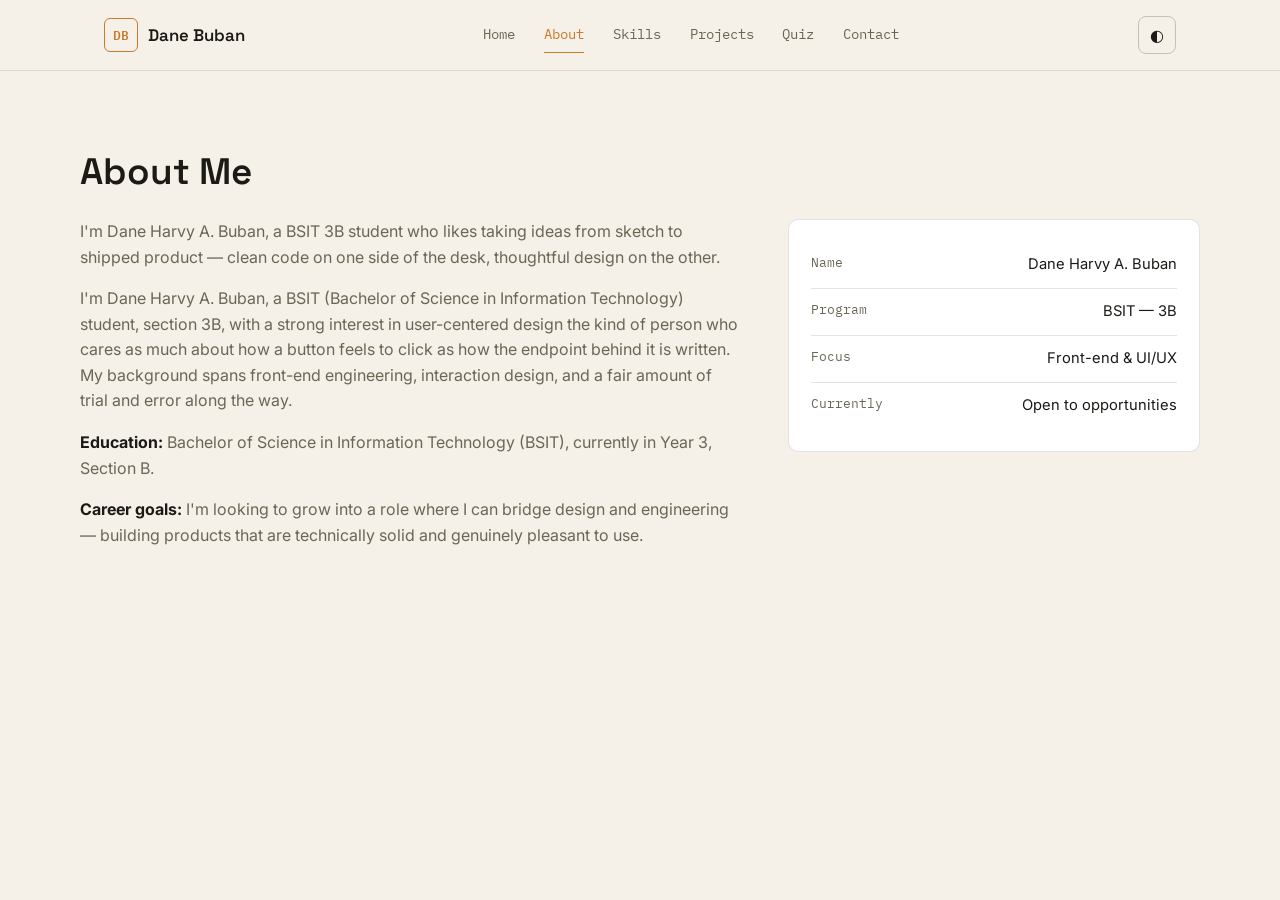
==== about.html @ 1665473b "Add files via upload" ====
<!DOCTYPE html>
<html lang="en">
<head>
<meta charset="UTF-8">
<meta name="viewport" content="width=device-width, initial-scale=1.0">
<title>About — Dane Harvy A. Buban</title>
<meta name="description" content="About Dane Harvy A. Buban — BSIT 3B.">

<link rel="preconnect" href="https://fonts.googleapis.com">
<link rel="preconnect" href="https://fonts.gstatic.com" crossorigin>
<link href="https://fonts.googleapis.com/css2?family=Space+Grotesk:wght@500;600;700&family=Inter:wght@400;500;600&family=IBM+Plex+Mono:wght@400;500&display=swap" rel="stylesheet">

<link rel="stylesheet" href="styles.css">
</head>
<body>

<header class="site-header">
  <div class="nav-wrap">
    <a href="index.html" class="logo">
      <span class="logo-mark">DB</span>
      <span class="logo-text">Dane&nbsp;Buban</span>
    </a>

    <nav class="main-nav" id="main-nav">
      <a href="index.html" class="nav-link">Home</a>
      <a href="about.html" class="nav-link active">About</a>
      <a href="skills.html" class="nav-link">Skills</a>
      <a href="projects.html" class="nav-link">Projects</a>
      <a href="quiz.html" class="nav-link">Quiz</a>
      <a href="contact.html" class="nav-link">Contact</a>
    </nav>

    <div class="nav-controls">
      <button id="theme-toggle" class="theme-toggle" aria-label="Toggle light and dark theme">
        <span class="theme-icon" aria-hidden="true">◐</span>
      </button>
      <button id="menu-toggle" class="menu-toggle" aria-label="Toggle navigation menu" aria-expanded="false">
        <span class="bar"></span><span class="bar"></span><span class="bar"></span>
      </button>
    </div>
  </div>
</header>

<main>

  <section id="about" class="section">
    <div class="section-inner">
      <h2 class="section-title">About Me</h2>

      <div class="about-grid">
        <div class="about-text">
          <p>
            I'm Dane Harvy A. Buban, a BSIT 3B student who likes taking ideas from sketch
            to shipped product — clean code on one side of the desk, thoughtful design on
            the other.
          </p>
          <p>
            I'm Dane Harvy A. Buban, a BSIT (Bachelor of Science in Information Technology)
            student, section 3B, with a strong interest in user-centered design the kind
            of person who cares as much about how a button feels to click as how the endpoint
            behind it is written. My background spans front-end engineering, interaction design,
            and a fair amount of trial and error along the way.
          </p>
          <p>
            <strong>Education:</strong> Bachelor of Science in Information Technology (BSIT),
            currently in Year 3, Section B.
          </p>
          <p>
            <strong>Career goals:</strong> I'm looking to grow into a role where I can bridge
            design and engineering — building products that are technically solid and genuinely
            pleasant to use.
          </p>
        </div>

        <dl class="about-facts">
          <div class="fact"><dt>Name</dt><dd>Dane Harvy A. Buban</dd></div>
          <div class="fact"><dt>Program</dt><dd>BSIT — 3B</dd></div>
          <div class="fact"><dt>Focus</dt><dd>Front-end &amp; UI/UX</dd></div>
          <div class="fact"><dt>Currently</dt><dd>Open to opportunities</dd></div>
        </dl>
      </div>
    </div>
  </section>

</main>

<script src="script.js"></script>
</body>
</html>
---- styles.css ----
:root {

  --bg: #14181f;
  --bg-alt: #1b212b;
  --bg-card: #1e2530;
  --text: #f2efe9;
  --text-dim: #9aa3b2;
  --accent: #e8a33d;      
  --accent-2: #4fa3a0;    
  --border: rgba(242, 239, 233, 0.12);
  --border-strong: rgba(242, 239, 233, 0.22);
  --shadow: 0 20px 40px -20px rgba(0, 0, 0, 0.6);

  --font-display: "Space Grotesk", sans-serif;
  --font-body: "Inter", sans-serif;
  --font-mono: "IBM Plex Mono", monospace;

  --radius: 10px;
  --max-width: 1120px;
  --transition: 0.2s ease;
}

[data-theme="light"] {
  --bg: #f5f1e8;
  --bg-alt: #ede6d6;
  --bg-card: #ffffff;
  --text: #1c1a16;
  --text-dim: #6b6656;
  --accent: #c97a2b;
  --accent-2: #2e7d78;
  --border: rgba(28, 26, 22, 0.12);
  --border-strong: rgba(28, 26, 22, 0.22);
  --shadow: 0 20px 40px -20px rgba(28, 26, 22, 0.18);
}


* { box-sizing: border-box; margin: 0; padding: 0; }

html { scroll-behavior: smooth; }

@media (prefers-reduced-motion: reduce) {
  html { scroll-behavior: auto; }
  *, *::before, *::after { animation-duration: 0.01ms !important; transition-duration: 0.01ms !important; }
}

body {
  background: var(--bg);
  color: var(--text);
  font-family: var(--font-body);
  line-height: 1.6;
  -webkit-font-smoothing: antialiased;
  transition: background var(--transition), color var(--transition);
}

img { max-width: 100%; display: block; }

a { color: inherit; text-decoration: none; }

ul { list-style: none; }

h1, h2, h3 { font-family: var(--font-display); font-weight: 600; line-height: 1.15; }

:focus-visible {
  outline: 2px solid var(--accent);
  outline-offset: 3px;
}

.eyebrow {
  font-family: var(--font-mono);
  font-size: 0.78rem;
  letter-spacing: 0.06em;
  color: var(--accent-2);
  margin-bottom: 0.6rem;
}

.section-title {
  font-size: clamp(1.7rem, 3vw, 2.3rem);
  margin-bottom: 1.6rem;
}

.section-note {
  color: var(--text-dim);
  max-width: 60ch;
  margin-bottom: 2.2rem;
  font-size: 0.95rem;
}

.section-note code {
  font-family: var(--font-mono);
  background: var(--bg-alt);
  padding: 0.1rem 0.4rem;
  border-radius: 4px;
  font-size: 0.85em;
}


.btn {
  display: inline-flex;
  align-items: center;
  gap: 0.4rem;
  padding: 0.75rem 1.5rem;
  border-radius: 999px;
  font-family: var(--font-mono);
  font-size: 0.88rem;
  border: 1px solid transparent;
  cursor: pointer;
  transition: transform var(--transition), background var(--transition), border-color var(--transition);
}
.btn:hover { transform: translateY(-2px); }

.btn-primary {
  background: var(--accent);
  color: #17140d;
  font-weight: 500;
}
.btn-primary:hover { background: color-mix(in srgb, var(--accent) 88%, white); }

.btn-ghost {
  background: transparent;
  color: var(--text);
  border-color: var(--border-strong);
}
.btn-ghost:hover { border-color: var(--accent); color: var(--accent); }


.site-header {
  position: sticky;
  top: 0;
  z-index: 50;
  background: color-mix(in srgb, var(--bg) 88%, transparent);
  backdrop-filter: blur(10px);
  border-bottom: 1px solid var(--border);
}

.nav-wrap {
  max-width: var(--max-width);
  margin: 0 auto;
  padding: 1rem 1.5rem;
  display: flex;
  align-items: center;
  justify-content: space-between;
  gap: 1rem;
}

.logo {
  display: flex;
  align-items: center;
  gap: 0.6rem;
  font-family: var(--font-display);
  font-weight: 600;
  font-size: 1.05rem;
}

.logo-mark {
  display: grid;
  place-items: center;
  width: 34px;
  height: 34px;
  border: 1px solid var(--accent);
  border-radius: 6px;
  color: var(--accent);
  font-family: var(--font-mono);
  font-size: 0.8rem;
}

.main-nav {
  display: flex;
  gap: 1.8rem;
}

.nav-link {
  font-family: var(--font-mono);
  font-size: 0.85rem;
  color: var(--text-dim);
  position: relative;
  padding: 0.2rem 0;
  transition: color var(--transition);
}
.nav-link:hover, .nav-link:focus-visible { color: var(--accent); }
.nav-link::after {
  content: "";
  position: absolute;
  left: 0; bottom: -4px;
  width: 0; height: 1px;
  background: var(--accent);
  transition: width var(--transition);
}
.nav-link:hover::after { width: 100%; }
.nav-link.active { color: var(--accent); }
.nav-link.active::after { width: 100%; }

.nav-controls { display: flex; align-items: center; gap: 0.6rem; }

.theme-toggle, .menu-toggle {
  background: transparent;
  border: 1px solid var(--border-strong);
  border-radius: 8px;
  width: 38px;
  height: 38px;
  display: grid;
  place-items: center;
  cursor: pointer;
  color: var(--text);
}
.theme-toggle:hover, .menu-toggle:hover { border-color: var(--accent); }
.theme-icon { font-size: 1rem; }

.menu-toggle { display: none; flex-direction: column; gap: 4px; }
.menu-toggle .bar {
  width: 18px; height: 2px; background: var(--text); border-radius: 2px;
  transition: transform var(--transition), opacity var(--transition);
}
.menu-toggle.open .bar:nth-child(1) { transform: translateY(6px) rotate(45deg); }
.menu-toggle.open .bar:nth-child(2) { opacity: 0; }
.menu-toggle.open .bar:nth-child(3) { transform: translateY(-6px) rotate(-45deg); }



.hero {
  position: relative;
  padding: 5rem 1.5rem 6rem;
  overflow: hidden;
}

.hero-grid {
  position: absolute;
  inset: 0;
  background-image:
    linear-gradient(var(--border) 1px, transparent 1px),
    linear-gradient(90deg, var(--border) 1px, transparent 1px);
  background-size: 48px 48px;
  mask-image: radial-gradient(circle at 30% 20%, black, transparent 70%);
  opacity: 0.6;
}

.hero-inner { max-width: var(--max-width); margin: 0 auto; position: relative; }

.hero-content {
  display: grid;
  grid-template-columns: 240px 1fr;
  gap: 3rem;
  align-items: center;
  margin-top: 1rem;
}

.hero-photo-frame {
  position: relative;
  border: 1px solid var(--border-strong);
  border-radius: var(--radius);
  padding: 10px;
  background: var(--bg-card);
}
.hero-photo { border-radius: 6px; aspect-ratio: 1 / 1; object-fit: cover; }
.avatar-mark {
  border-radius: 6px;
  aspect-ratio: 1 / 1;
  display: grid;
  place-items: center;
  background:
    linear-gradient(var(--border) 1px, transparent 1px),
    linear-gradient(90deg, var(--border) 1px, transparent 1px),
    linear-gradient(135deg, var(--bg-alt), var(--bg-card));
  background-size: 16px 16px, 16px 16px, 100% 100%;
  font-family: var(--font-display);
  font-weight: 700;
  font-size: 3.4rem;
  color: var(--accent);
  border: 1px solid var(--border);
}
.frame-tag {
  position: absolute;
  bottom: -12px;
  left: 14px;
  background: var(--bg);
  padding: 0 6px;
  font-family: var(--font-mono);
  font-size: 0.68rem;
  color: var(--text-dim);
}

.hero-title {
  font-size: clamp(2rem, 5vw, 3.3rem);
  margin-bottom: 1.2rem;
}
.accent-text { color: var(--accent); }

.hero-lede {
  color: var(--text-dim);
  max-width: 52ch;
  font-size: 1.05rem;
  margin-bottom: 1.8rem;
}

.hero-actions { display: flex; gap: 1rem; flex-wrap: wrap; }


.section { padding: 5rem 1.5rem; }
.section-alt { background: var(--bg-alt); }
.section-inner { max-width: var(--max-width); margin: 0 auto; }


.about-grid {
  display: grid;
  grid-template-columns: 1.6fr 1fr;
  gap: 3rem;
}
.about-text p { margin-bottom: 1rem; color: var(--text-dim); }
.about-text strong { color: var(--text); }

.about-facts {
  border: 1px solid var(--border);
  border-radius: var(--radius);
  padding: 1.4rem;
  background: var(--bg-card);
  align-self: start;
}
.fact { display: flex; justify-content: space-between; padding: 0.7rem 0; border-bottom: 1px solid var(--border); font-size: 0.92rem; }
.fact:last-child { border-bottom: none; }
.fact dt { color: var(--text-dim); font-family: var(--font-mono); font-size: 0.8rem; }
.fact dd a { color: var(--accent); }

.skills-grid {
  display: grid;
  grid-template-columns: repeat(auto-fill, minmax(220px, 1fr));
  gap: 1.2rem;
}
.skill-card {
  background: var(--bg-card);
  border: 1px solid var(--border);
  border-radius: var(--radius);
  padding: 1.2rem;
  display: flex;
  flex-direction: column;
  gap: 0.5rem;
  transition: border-color var(--transition), transform var(--transition);
}
.skill-card:hover { border-color: var(--accent-2); transform: translateY(-3px); }
.skill-name { font-family: var(--font-display); font-weight: 600; }
.skill-type { font-family: var(--font-mono); font-size: 0.72rem; color: var(--text-dim); text-transform: uppercase; letter-spacing: 0.04em; }
.skill-bar { height: 5px; background: var(--border); border-radius: 4px; overflow: hidden; margin-top: 0.4rem; }
.skill-bar span { display: block; height: 100%; width: var(--level, 50%); background: linear-gradient(90deg, var(--accent-2), var(--accent)); }


.projects-grid {
  display: grid;
  grid-template-columns: repeat(auto-fit, minmax(300px, 1fr));
  gap: 1.6rem;
  margin-bottom: 2.6rem;
}
.project-card {
  background: var(--bg-card);
  border: 1px solid var(--border);
  border-radius: var(--radius);
  overflow: hidden;
  display: flex;
  flex-direction: column;
  transition: transform var(--transition), border-color var(--transition);
}
.project-card:hover { transform: translateY(-4px); border-color: var(--accent-2); }
.project-media { aspect-ratio: 16 / 9; overflow: hidden; background: var(--bg-alt); }
.project-media img { width: 100%; height: 100%; object-fit: cover; }
.project-media.placeholder {
  display: grid;
  place-items: center;
  background:
    repeating-linear-gradient(135deg, var(--border) 0 2px, transparent 2px 14px),
    var(--bg-alt);
}
.project-media.placeholder span {
  font-family: var(--font-mono);
  font-size: 0.75rem;
  color: var(--text-dim);
  background: var(--bg-card);
  border: 1px solid var(--border-strong);
  border-radius: 999px;
  padding: 0.3rem 0.8rem;
}
.project-body { padding: 1.3rem; display: flex; flex-direction: column; gap: 0.6rem; flex: 1; }
.project-title { font-size: 1.1rem; }
.project-desc { color: var(--text-dim); font-size: 0.92rem; flex: 1; }
.project-tags { display: flex; flex-wrap: wrap; gap: 0.4rem; }
.project-tags li {
  font-family: var(--font-mono);
  font-size: 0.72rem;
  border: 1px solid var(--border-strong);
  border-radius: 999px;
  padding: 0.2rem 0.6rem;
  color: var(--text-dim);
}
.project-links { display: flex; gap: 1rem; margin-top: 0.4rem; }
.project-link { color: var(--accent); font-family: var(--font-mono); font-size: 0.85rem; }
.project-link:hover { text-decoration: underline; }

.resume-block {
  display: flex;
  align-items: center;
  justify-content: space-between;
  flex-wrap: wrap;
  gap: 1rem;
  border: 1px dashed var(--border-strong);
  border-radius: var(--radius);
  padding: 1.6rem;
}
.resume-text p { color: var(--text-dim); font-size: 0.9rem; }
.resume-text code { font-family: var(--font-mono); background: var(--bg-alt); padding: 0.1rem 0.4rem; border-radius: 4px; }


.quiz-card {
  background: var(--bg-card);
  border: 1px solid var(--border);
  border-radius: var(--radius);
  padding: 2rem;
  max-width: 640px;
}
.quiz-progress { height: 6px; background: var(--border); border-radius: 4px; overflow: hidden; margin-bottom: 0.8rem; }
.quiz-progress-bar { height: 100%; width: 20%; background: var(--accent); transition: width 0.3s ease; }
.quiz-meta { font-family: var(--font-mono); font-size: 0.78rem; color: var(--text-dim); margin-bottom: 1.4rem; }
.quiz-question { font-size: 1.2rem; margin-bottom: 1.2rem; }
.quiz-options { display: flex; flex-direction: column; gap: 0.7rem; }
.quiz-option {
  text-align: left;
  padding: 0.8rem 1rem;
  border: 1px solid var(--border-strong);
  border-radius: 8px;
  background: transparent;
  color: var(--text);
  font-family: var(--font-body);
  cursor: pointer;
  transition: border-color var(--transition), background var(--transition);
}
.quiz-option:hover { border-color: var(--accent-2); }
.quiz-option.correct { border-color: #4caf7d; background: color-mix(in srgb, #4caf7d 15%, transparent); }
.quiz-option.incorrect { border-color: #d9534f; background: color-mix(in srgb, #d9534f 15%, transparent); }
.quiz-option:disabled { cursor: default; }
.quiz-result h3 { margin-bottom: 0.6rem; }
.quiz-result p { color: var(--text-dim); margin-bottom: 1.2rem; }
.hidden { display: none; }

.contact-grid {
  display: grid;
  grid-template-columns: 1.4fr 1fr;
  gap: 3rem;
}
.contact-form {
  display: flex;
  flex-direction: column;
  gap: 0.5rem;
  background: var(--bg-card);
  border: 1px solid var(--border);
  border-radius: var(--radius);
  padding: 1.8rem;
}
.contact-form label {
  font-family: var(--font-mono);
  font-size: 0.78rem;
  color: var(--text-dim);
  margin-top: 0.6rem;
}
.contact-form input, .contact-form textarea {
  background: var(--bg-alt);
  border: 1px solid var(--border-strong);
  border-radius: 6px;
  padding: 0.7rem 0.9rem;
  color: var(--text);
  font-family: var(--font-body);
  resize: vertical;
}
.contact-form input:focus, .contact-form textarea:focus { border-color: var(--accent); }
.contact-form button { margin-top: 1rem; align-self: flex-start; }
.form-status { font-family: var(--font-mono); font-size: 0.82rem; color: var(--accent-2); min-height: 1.2em; }

.contact-social p { color: var(--text-dim); margin-bottom: 0.8rem; }
.social-list { display: flex; flex-direction: column; gap: 0.7rem; }
.social-list a { font-family: var(--font-mono); font-size: 0.92rem; color: var(--text); }
.social-list a:hover { color: var(--accent); }

.site-footer {
  text-align: center;
  padding: 2rem 1.5rem;
  border-top: 1px solid var(--border);
  color: var(--text-dim);
  font-family: var(--font-mono);
  font-size: 0.8rem;
}



@media (max-width: 860px) {
  .hero-content { grid-template-columns: 1fr; text-align: left; }
  .hero-photo-frame { width: 160px; }
  .about-grid, .contact-grid { grid-template-columns: 1fr; }
}

@media (max-width: 720px) {
  .main-nav {
    position: fixed;
    top: 68px; left: 0; right: 0;
    flex-direction: column;
    background: var(--bg);
    border-bottom: 1px solid var(--border);
    padding: 1.2rem 1.5rem;
    gap: 1rem;
    transform: translateY(-130%);
    opacity: 0;
    transition: transform var(--transition), opacity var(--transition);
  }
  .main-nav.open { transform: translateY(0); opacity: 1; }
  .menu-toggle { display: flex; }
  .resume-block { flex-direction: column; align-items: flex-start; }
}
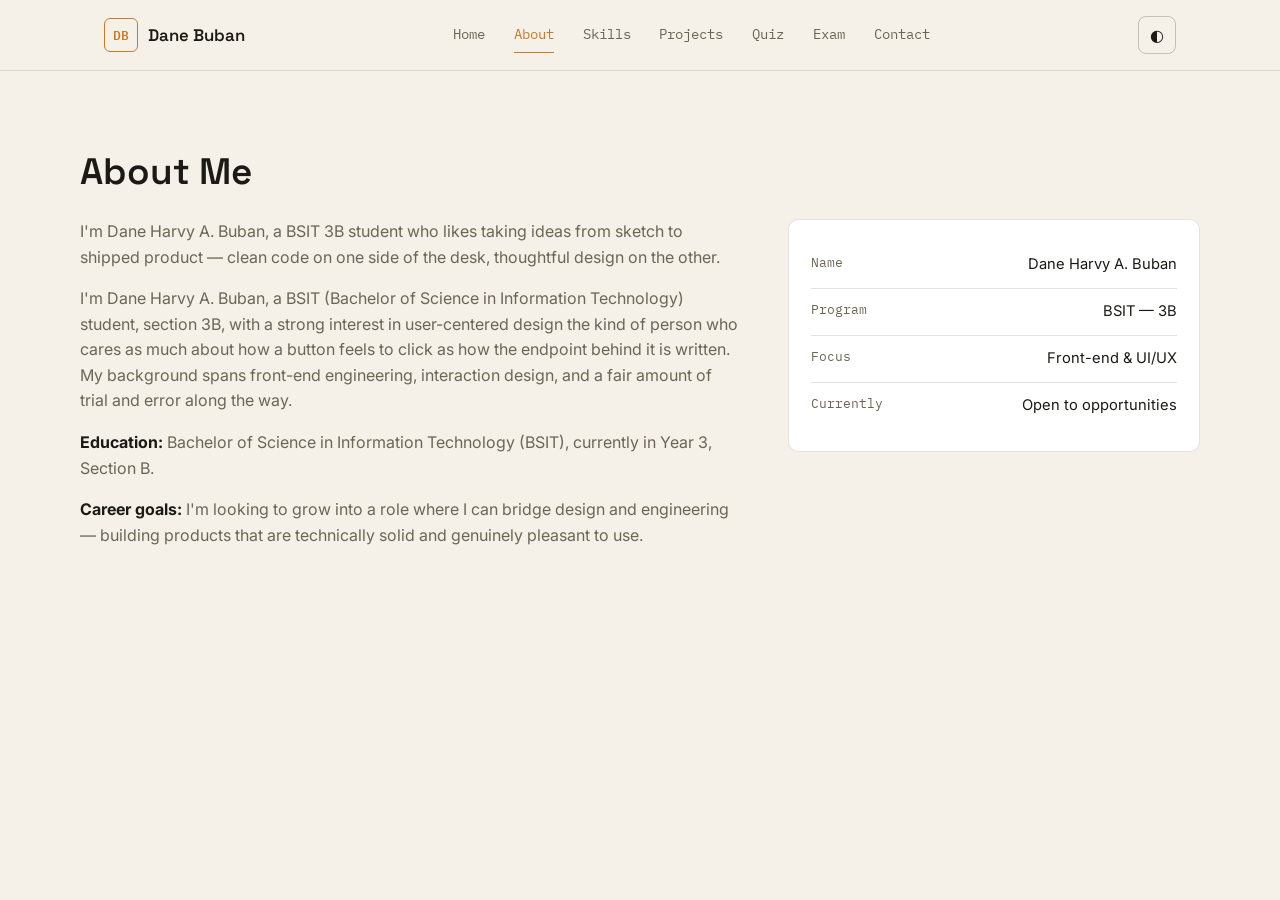
==== commit 73150898: "Add files via upload" ====
--- a/about.html
+++ b/about.html
@@ -27,6 +27,7 @@
       <a href="skills.html" class="nav-link">Skills</a>
       <a href="projects.html" class="nav-link">Projects</a>
       <a href="quiz.html" class="nav-link">Quiz</a>
+      <a href="exam.html" class="nav-link">Exam</a>
       <a href="contact.html" class="nav-link">Contact</a>
     </nav>
 
--- a/styles.css
+++ b/styles.css
@@ -1,6 +1,5 @@
-
 :root {
-
+ 
   --bg: #14181f;
   --bg-alt: #1b212b;
   --bg-card: #1e2530;
@@ -11,16 +10,16 @@
   --border: rgba(242, 239, 233, 0.12);
   --border-strong: rgba(242, 239, 233, 0.22);
   --shadow: 0 20px 40px -20px rgba(0, 0, 0, 0.6);
-
+ 
   --font-display: "Space Grotesk", sans-serif;
   --font-body: "Inter", sans-serif;
   --font-mono: "IBM Plex Mono", monospace;
-
+ 
   --radius: 10px;
   --max-width: 1120px;
   --transition: 0.2s ease;
 }
-
+ 
 [data-theme="light"] {
   --bg: #f5f1e8;
   --bg-alt: #ede6d6;
@@ -33,17 +32,17 @@
   --border-strong: rgba(28, 26, 22, 0.22);
   --shadow: 0 20px 40px -20px rgba(28, 26, 22, 0.18);
 }
-
-
+ 
+ 
 * { box-sizing: border-box; margin: 0; padding: 0; }
-
+ 
 html { scroll-behavior: smooth; }
-
+ 
 @media (prefers-reduced-motion: reduce) {
   html { scroll-behavior: auto; }
   *, *::before, *::after { animation-duration: 0.01ms !important; transition-duration: 0.01ms !important; }
 }
-
+ 
 body {
   background: var(--bg);
   color: var(--text);
@@ -52,20 +51,20 @@
   -webkit-font-smoothing: antialiased;
   transition: background var(--transition), color var(--transition);
 }
-
+ 
 img { max-width: 100%; display: block; }
-
+ 
 a { color: inherit; text-decoration: none; }
-
+ 
 ul { list-style: none; }
-
+ 
 h1, h2, h3 { font-family: var(--font-display); font-weight: 600; line-height: 1.15; }
-
+ 
 :focus-visible {
   outline: 2px solid var(--accent);
   outline-offset: 3px;
 }
-
+ 
 .eyebrow {
   font-family: var(--font-mono);
   font-size: 0.78rem;
@@ -73,19 +72,19 @@
   color: var(--accent-2);
   margin-bottom: 0.6rem;
 }
-
+ 
 .section-title {
   font-size: clamp(1.7rem, 3vw, 2.3rem);
   margin-bottom: 1.6rem;
 }
-
+ 
 .section-note {
   color: var(--text-dim);
   max-width: 60ch;
   margin-bottom: 2.2rem;
   font-size: 0.95rem;
 }
-
+ 
 .section-note code {
   font-family: var(--font-mono);
   background: var(--bg-alt);
@@ -93,8 +92,8 @@
   border-radius: 4px;
   font-size: 0.85em;
 }
-
-
+ 
+ 
 .btn {
   display: inline-flex;
   align-items: center;
@@ -108,22 +107,22 @@
   transition: transform var(--transition), background var(--transition), border-color var(--transition);
 }
 .btn:hover { transform: translateY(-2px); }
-
+ 
 .btn-primary {
   background: var(--accent);
   color: #17140d;
   font-weight: 500;
 }
 .btn-primary:hover { background: color-mix(in srgb, var(--accent) 88%, white); }
-
+ 
 .btn-ghost {
   background: transparent;
   color: var(--text);
   border-color: var(--border-strong);
 }
 .btn-ghost:hover { border-color: var(--accent); color: var(--accent); }
-
-
+ 
+ 
 .site-header {
   position: sticky;
   top: 0;
@@ -132,7 +131,7 @@
   backdrop-filter: blur(10px);
   border-bottom: 1px solid var(--border);
 }
-
+ 
 .nav-wrap {
   max-width: var(--max-width);
   margin: 0 auto;
@@ -142,7 +141,7 @@
   justify-content: space-between;
   gap: 1rem;
 }
-
+ 
 .logo {
   display: flex;
   align-items: center;
@@ -151,7 +150,7 @@
   font-weight: 600;
   font-size: 1.05rem;
 }
-
+ 
 .logo-mark {
   display: grid;
   place-items: center;
@@ -163,12 +162,12 @@
   font-family: var(--font-mono);
   font-size: 0.8rem;
 }
-
+ 
 .main-nav {
   display: flex;
   gap: 1.8rem;
 }
-
+ 
 .nav-link {
   font-family: var(--font-mono);
   font-size: 0.85rem;
@@ -189,9 +188,9 @@
 .nav-link:hover::after { width: 100%; }
 .nav-link.active { color: var(--accent); }
 .nav-link.active::after { width: 100%; }
-
+ 
 .nav-controls { display: flex; align-items: center; gap: 0.6rem; }
-
+ 
 .theme-toggle, .menu-toggle {
   background: transparent;
   border: 1px solid var(--border-strong);
@@ -205,7 +204,7 @@
 }
 .theme-toggle:hover, .menu-toggle:hover { border-color: var(--accent); }
 .theme-icon { font-size: 1rem; }
-
+ 
 .menu-toggle { display: none; flex-direction: column; gap: 4px; }
 .menu-toggle .bar {
   width: 18px; height: 2px; background: var(--text); border-radius: 2px;
@@ -214,15 +213,15 @@
 .menu-toggle.open .bar:nth-child(1) { transform: translateY(6px) rotate(45deg); }
 .menu-toggle.open .bar:nth-child(2) { opacity: 0; }
 .menu-toggle.open .bar:nth-child(3) { transform: translateY(-6px) rotate(-45deg); }
-
-
-
+ 
+ 
+ 
 .hero {
   position: relative;
   padding: 5rem 1.5rem 6rem;
   overflow: hidden;
 }
-
+ 
 .hero-grid {
   position: absolute;
   inset: 0;
@@ -233,9 +232,9 @@
   mask-image: radial-gradient(circle at 30% 20%, black, transparent 70%);
   opacity: 0.6;
 }
-
+ 
 .hero-inner { max-width: var(--max-width); margin: 0 auto; position: relative; }
-
+ 
 .hero-content {
   display: grid;
   grid-template-columns: 240px 1fr;
@@ -243,7 +242,7 @@
   align-items: center;
   margin-top: 1rem;
 }
-
+ 
 .hero-photo-frame {
   position: relative;
   border: 1px solid var(--border-strong);
@@ -278,28 +277,28 @@
   font-size: 0.68rem;
   color: var(--text-dim);
 }
-
+ 
 .hero-title {
   font-size: clamp(2rem, 5vw, 3.3rem);
   margin-bottom: 1.2rem;
 }
 .accent-text { color: var(--accent); }
-
+ 
 .hero-lede {
   color: var(--text-dim);
   max-width: 52ch;
   font-size: 1.05rem;
   margin-bottom: 1.8rem;
 }
-
+ 
 .hero-actions { display: flex; gap: 1rem; flex-wrap: wrap; }
-
-
+ 
+ 
 .section { padding: 5rem 1.5rem; }
 .section-alt { background: var(--bg-alt); }
 .section-inner { max-width: var(--max-width); margin: 0 auto; }
-
-
+ 
+ 
 .about-grid {
   display: grid;
   grid-template-columns: 1.6fr 1fr;
@@ -307,7 +306,7 @@
 }
 .about-text p { margin-bottom: 1rem; color: var(--text-dim); }
 .about-text strong { color: var(--text); }
-
+ 
 .about-facts {
   border: 1px solid var(--border);
   border-radius: var(--radius);
@@ -319,7 +318,7 @@
 .fact:last-child { border-bottom: none; }
 .fact dt { color: var(--text-dim); font-family: var(--font-mono); font-size: 0.8rem; }
 .fact dd a { color: var(--accent); }
-
+ 
 .skills-grid {
   display: grid;
   grid-template-columns: repeat(auto-fill, minmax(220px, 1fr));
@@ -340,8 +339,8 @@
 .skill-type { font-family: var(--font-mono); font-size: 0.72rem; color: var(--text-dim); text-transform: uppercase; letter-spacing: 0.04em; }
 .skill-bar { height: 5px; background: var(--border); border-radius: 4px; overflow: hidden; margin-top: 0.4rem; }
 .skill-bar span { display: block; height: 100%; width: var(--level, 50%); background: linear-gradient(90deg, var(--accent-2), var(--accent)); }
-
-
+ 
+ 
 .projects-grid {
   display: grid;
   grid-template-columns: repeat(auto-fit, minmax(300px, 1fr));
@@ -391,7 +390,7 @@
 .project-links { display: flex; gap: 1rem; margin-top: 0.4rem; }
 .project-link { color: var(--accent); font-family: var(--font-mono); font-size: 0.85rem; }
 .project-link:hover { text-decoration: underline; }
-
+ 
 .resume-block {
   display: flex;
   align-items: center;
@@ -404,8 +403,8 @@
 }
 .resume-text p { color: var(--text-dim); font-size: 0.9rem; }
 .resume-text code { font-family: var(--font-mono); background: var(--bg-alt); padding: 0.1rem 0.4rem; border-radius: 4px; }
-
-
+ 
+ 
 .quiz-card {
   background: var(--bg-card);
   border: 1px solid var(--border);
@@ -436,7 +435,7 @@
 .quiz-result h3 { margin-bottom: 0.6rem; }
 .quiz-result p { color: var(--text-dim); margin-bottom: 1.2rem; }
 .hidden { display: none; }
-
+ 
 .contact-grid {
   display: grid;
   grid-template-columns: 1.4fr 1fr;
@@ -469,12 +468,12 @@
 .contact-form input:focus, .contact-form textarea:focus { border-color: var(--accent); }
 .contact-form button { margin-top: 1rem; align-self: flex-start; }
 .form-status { font-family: var(--font-mono); font-size: 0.82rem; color: var(--accent-2); min-height: 1.2em; }
-
+ 
 .contact-social p { color: var(--text-dim); margin-bottom: 0.8rem; }
 .social-list { display: flex; flex-direction: column; gap: 0.7rem; }
 .social-list a { font-family: var(--font-mono); font-size: 0.92rem; color: var(--text); }
 .social-list a:hover { color: var(--accent); }
-
+ 
 .site-footer {
   text-align: center;
   padding: 2rem 1.5rem;
@@ -483,15 +482,15 @@
   font-family: var(--font-mono);
   font-size: 0.8rem;
 }
-
-
-
+ 
+ 
+ 
 @media (max-width: 860px) {
   .hero-content { grid-template-columns: 1fr; text-align: left; }
   .hero-photo-frame { width: 160px; }
   .about-grid, .contact-grid { grid-template-columns: 1fr; }
 }
-
+ 
 @media (max-width: 720px) {
   .main-nav {
     position: fixed;
@@ -509,3 +508,31 @@
   .menu-toggle { display: flex; }
   .resume-block { flex-direction: column; align-items: flex-start; }
 }
+ 
+ 
+/* ---------- Exam page ---------- */
+.exam-feature {
+  display: block;
+  max-width: 560px;
+  margin: 0 auto;
+}
+.exam-media a { display: block; border: 1px solid var(--border-strong); border-radius: 8px; overflow: hidden; cursor: zoom-in; }
+.exam-media img { width: 100%; height: auto; transition: transform var(--transition); }
+.exam-media a:hover img { transform: scale(1.02); }
+.exam-hint { display: block; margin-top: 0.6rem; font-family: var(--font-mono); font-size: 0.72rem; color: var(--text-dim); text-align: center; }
+.exam-eyebrow { font-family: var(--font-mono); font-size: 0.78rem; letter-spacing: 0.06em; color: var(--accent-2); text-transform: uppercase; margin-bottom: 0.5rem; }
+.exam-title { font-size: clamp(1.3rem, 2.4vw, 1.8rem); margin-bottom: 0.5rem; }
+.exam-sub { color: var(--text-dim); font-size: 0.92rem; margin-bottom: 1.6rem; }
+.exam-stats { display: grid; grid-template-columns: repeat(2, 1fr); gap: 0.9rem; }
+.stat-card {
+  display: flex; flex-direction: column; gap: 0.3rem;
+  background: var(--bg-alt);
+  border: 1px solid var(--border);
+  border-left: 3px solid var(--accent);
+  border-radius: 8px;
+  padding: 0.9rem 1rem;
+}
+.stat-label { font-family: var(--font-mono); font-size: 0.7rem; letter-spacing: 0.05em; text-transform: uppercase; color: var(--text-dim); }
+.stat-value { font-family: var(--font-display); font-weight: 700; font-size: 1.6rem; color: var(--text); }
+ 
+ 
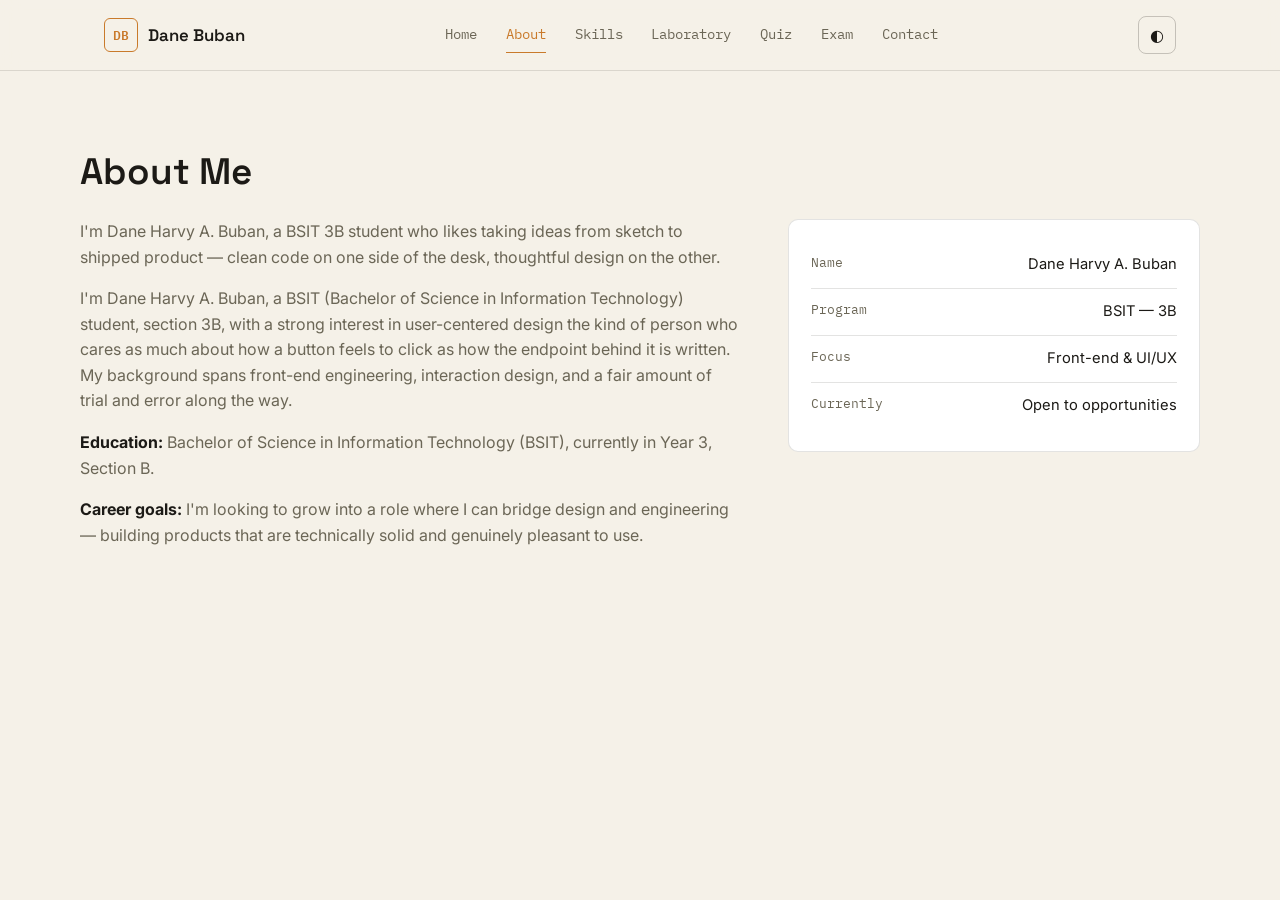
==== commit 189a2cc5: "Add files via upload" ====
--- a/about.html
+++ b/about.html
@@ -5,32 +5,32 @@
 <meta name="viewport" content="width=device-width, initial-scale=1.0">
 <title>About — Dane Harvy A. Buban</title>
 <meta name="description" content="About Dane Harvy A. Buban — BSIT 3B.">
-
+ 
 <link rel="preconnect" href="https://fonts.googleapis.com">
 <link rel="preconnect" href="https://fonts.gstatic.com" crossorigin>
 <link href="https://fonts.googleapis.com/css2?family=Space+Grotesk:wght@500;600;700&family=Inter:wght@400;500;600&family=IBM+Plex+Mono:wght@400;500&display=swap" rel="stylesheet">
-
+ 
 <link rel="stylesheet" href="styles.css">
 </head>
 <body>
-
+ 
 <header class="site-header">
   <div class="nav-wrap">
     <a href="index.html" class="logo">
       <span class="logo-mark">DB</span>
       <span class="logo-text">Dane&nbsp;Buban</span>
     </a>
-
+ 
     <nav class="main-nav" id="main-nav">
       <a href="index.html" class="nav-link">Home</a>
       <a href="about.html" class="nav-link active">About</a>
       <a href="skills.html" class="nav-link">Skills</a>
-      <a href="projects.html" class="nav-link">Projects</a>
+      <a href="Laboratory.html" class="nav-link">Laboratory</a>
       <a href="quiz.html" class="nav-link">Quiz</a>
       <a href="exam.html" class="nav-link">Exam</a>
       <a href="contact.html" class="nav-link">Contact</a>
     </nav>
-
+ 
     <div class="nav-controls">
       <button id="theme-toggle" class="theme-toggle" aria-label="Toggle light and dark theme">
         <span class="theme-icon" aria-hidden="true">◐</span>
@@ -41,13 +41,13 @@
     </div>
   </div>
 </header>
-
+ 
 <main>
-
+ 
   <section id="about" class="section">
     <div class="section-inner">
       <h2 class="section-title">About Me</h2>
-
+ 
       <div class="about-grid">
         <div class="about-text">
           <p>
@@ -72,7 +72,7 @@
             pleasant to use.
           </p>
         </div>
-
+ 
         <dl class="about-facts">
           <div class="fact"><dt>Name</dt><dd>Dane Harvy A. Buban</dd></div>
           <div class="fact"><dt>Program</dt><dd>BSIT — 3B</dd></div>
@@ -82,9 +82,9 @@
       </div>
     </div>
   </section>
-
+ 
 </main>
-
+ 
 <script src="script.js"></script>
 </body>
 </html>
